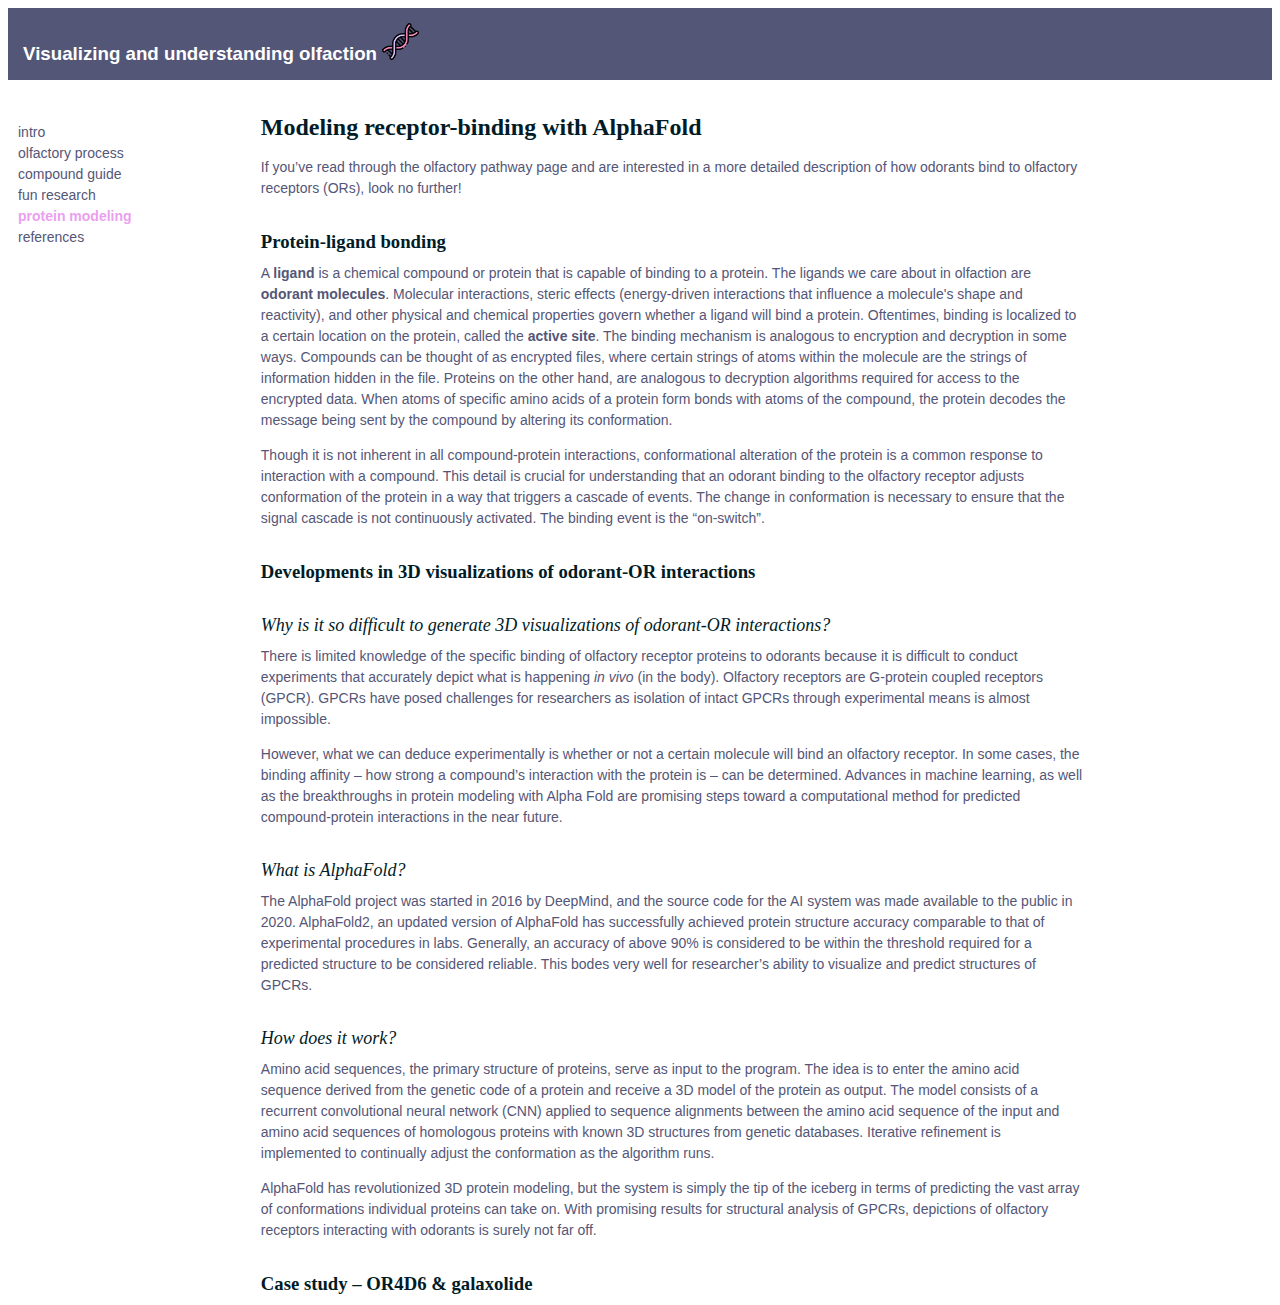
==== alphafold.html @ f427fefa "references" ====
<!DOCTYPE html>
<!--[if lt IE 7]>      <html class="no-js lt-ie9 lt-ie8 lt-ie7"> <![endif]-->
<!--[if IE 7]>         <html class="no-js lt-ie9 lt-ie8"> <![endif]-->
<!--[if IE 8]>         <html class="no-js lt-ie9"> <![endif]-->
<!--[if gt IE 8]>      <html class="no-js"> <!--<![endif]-->
<html>
    <head>
        <meta charset="utf-8">
        <meta http-equiv="X-UA-Compatible" content="IE=edge">
        <title>Overview of Olfaction for Computational Biology</title>
        <link rel="icon" href="/images/dna.png" type="image/png">
        <meta name="description" content="">
        <meta name="viewport" content="width=device-width, initial-scale=1">
        <link rel="stylesheet" href="css/styles.css">
    </head>


    <body>
        <h3 id='nav-header'>Visualizing and understanding olfaction <img src='/images/dna.png' width='3%' ></h3>
        
        <div class="row">
            <div class="column left">
                <div id='nav-col'>
                    <ul id="nav-vert"> 
                        <li><a href="index.html">intro</a></li>
                        <li><a href="olfaction.html">olfactory process</a></li>
                        <li><a href="compound.html">compound guide</a></li>
                        <li><a href="research.html">fun research</a></li>
                        <li><a class="active" href="alphafold.html">protein modeling</a></li>
                        <li><a href="references.html">references</a></li>
                    </ul>
                </div>
            </div>
            <div class="column middle">
                <h2>Modeling receptor-binding with AlphaFold</h2>

                <p>
                    If you’ve read through the olfactory pathway page and are interested
                    in a more detailed description of how odorants bind to olfactory receptors (ORs),
                    look no further!
                </p>

                <div>
                    <h3>Protein-ligand bonding</h3>
        
                    <p>
                        A <b>ligand</b> is a chemical compound or protein that is capable of binding to a protein. The ligands we care about in
                        olfaction are <b>odorant molecules</b>. Molecular interactions, steric effects (energy-driven interactions that
                        influence a molecule's shape and reactivity), and other physical and chemical properties govern whether a ligand
                        will bind a protein. Oftentimes, binding is localized to a certain location on the protein, called the <b>active site</b>. 
                        The binding mechanism is analogous to encryption and decryption in some ways. Compounds can be thought of as encrypted files, 
                        where certain strings of atoms within the molecule are the strings of information hidden in the file. Proteins on the other 
                        hand, are analogous to decryption algorithms required for access to the encrypted data. When atoms of specific amino acids 
                        of a protein form bonds with atoms of the compound, the protein decodes the message being sent by the compound by altering its conformation.
                    </p>

                    <p>
                        Though it is not inherent in all compound-protein interactions, conformational alteration of the protein is a common
                        response to interaction with a compound. This detail is crucial for understanding that an odorant binding to the
                        olfactory receptor adjusts conformation of the protein in a way that triggers a cascade of events. The change in
                        conformation is necessary to ensure that the signal cascade is not continuously activated. The binding event is the
                        “on-switch”.
                    </p>

                    <h3>Developments in 3D visualizations of odorant-OR interactions</h3>

                    <h4 class='first'>Why is it so difficult to generate 3D visualizations of odorant-OR interactions?</h4>
                    
                    <p>
                        There is limited knowledge of the specific binding of olfactory receptor proteins to odorants because it is difficult to
                        conduct experiments that accurately depict what is happening <em>in vivo</em> (in the body). Olfactory receptors are G-protein
                        coupled receptors (GPCR). GPCRs have posed challenges for researchers as isolation of intact GPCRs through experimental
                        means is almost impossible.
                    </p>

                    <p>
                        However, what we can deduce experimentally is whether or not a certain molecule will bind an olfactory receptor. In some
                        cases, the binding affinity – how strong a compound’s interaction with the protein is – can be determined. Advances in
                        machine learning, as well as the breakthroughs in protein modeling with Alpha Fold are promising steps toward
                        a computational method for predicted compound-protein interactions in the near future.
                    </p>

                    <h4>What is AlphaFold?</h4>
                    <p>
                        The AlphaFold project was started in 2016 by DeepMind, and the source code for the AI system was made available to the
                        public in 2020. AlphaFold2, an updated version of AlphaFold has successfully achieved protein structure
                        accuracy comparable to that of experimental procedures in labs. Generally, an accuracy of above 90% is considered to be
                        within the threshold required for a predicted structure to be considered reliable. This bodes very well for researcher’s
                        ability to visualize and predict structures of GPCRs.
                    </p>

                    <h4>How does it work?</h4>
                    <p>
                        Amino acid sequences, the primary structure of proteins, serve as input to the program. The idea is to enter the amino
                        acid sequence derived from the genetic code of a protein and receive a 3D model of the protein as output. The model
                        consists of a recurrent convolutional neural network (CNN) applied to sequence alignments between the amino acid
                        sequence of the input and amino acid sequences of homologous proteins with known 3D structures from genetic databases.
                        Iterative refinement is implemented to continually adjust the conformation as the algorithm runs.
                    </p>

                    <p>
                        AlphaFold has revolutionized 3D protein modeling, but the system is simply the tip of the iceberg in terms of predicting
                        the vast array of conformations individual proteins can take on. With promising results for structural analysis of
                        GPCRs, depictions of olfactory receptors interacting with odorants is surely not far off.
                    </p>

                    <h3>Case study – OR4D6 & galaxolide</h3>
                </div>
            </div>
            <div class="column right"></div>
        </div>

    </body>
</html>
---- css/styles.css ----
body { 
    font-family:Arial, Helvetica, sans-serif;
    color: #011C27;
}

#nav-header {
    font-family:Arial, Helvetica, sans-serif;
    background-color: #545677;
    color: white;
    padding: 15px;
    margin-top: 0px;
}

h2 {
    margin: 24px 8px 16px 0px;
    font-family: "Garamond";
}

h3 {
    font-family: "Garamond";
    margin-bottom: 10px;
    margin-top: 32px;
}

h4 {
    font-family: "Garamond";
    margin-bottom: 10px;
    margin-top: 32px;
    font-size: 18px;
    font-style: italic;
    font-weight: lighter
}

.column {
    float: left;
}
  
.left {
    width: 20%;
}

.right {
    width: 15%;
}
  
.middle {
    width: 65%;
}

#nav-vert {
    list-style-type: none;
    padding: 0;
    margin: 34px 0 0 10px;
    font-size: 14px;
}

#intro-nav {
    list-style-type: none;
    padding: 0;
    font-size: 14px;
    color:#545677;
    margin-left: 24px;
    margin-bottom: 24px;
}

#nav-vert li:not(:last-child) { 
   margin-bottom: 5px;  
}

a:link {
    color:#545677;
    text-decoration: none;
}

a:visited {
    color: #545677;
    text-decoration: none;
}

a.active {
    color: #EB9FEF;
    font-weight: 700;
}

p {
    font-family:Arial, Helvetica, sans-serif;
    color: #545677;
    font-size: 14px;
    margin-top: 0;
    line-height: 1.5;
}

ol {
    font-family:Arial, Helvetica, sans-serif;
    color: #545677;
    font-size: 14px;
    padding-top: 8px;
}

li.content:not(:last-child) { 
    margin-bottom: 8px;  
 }
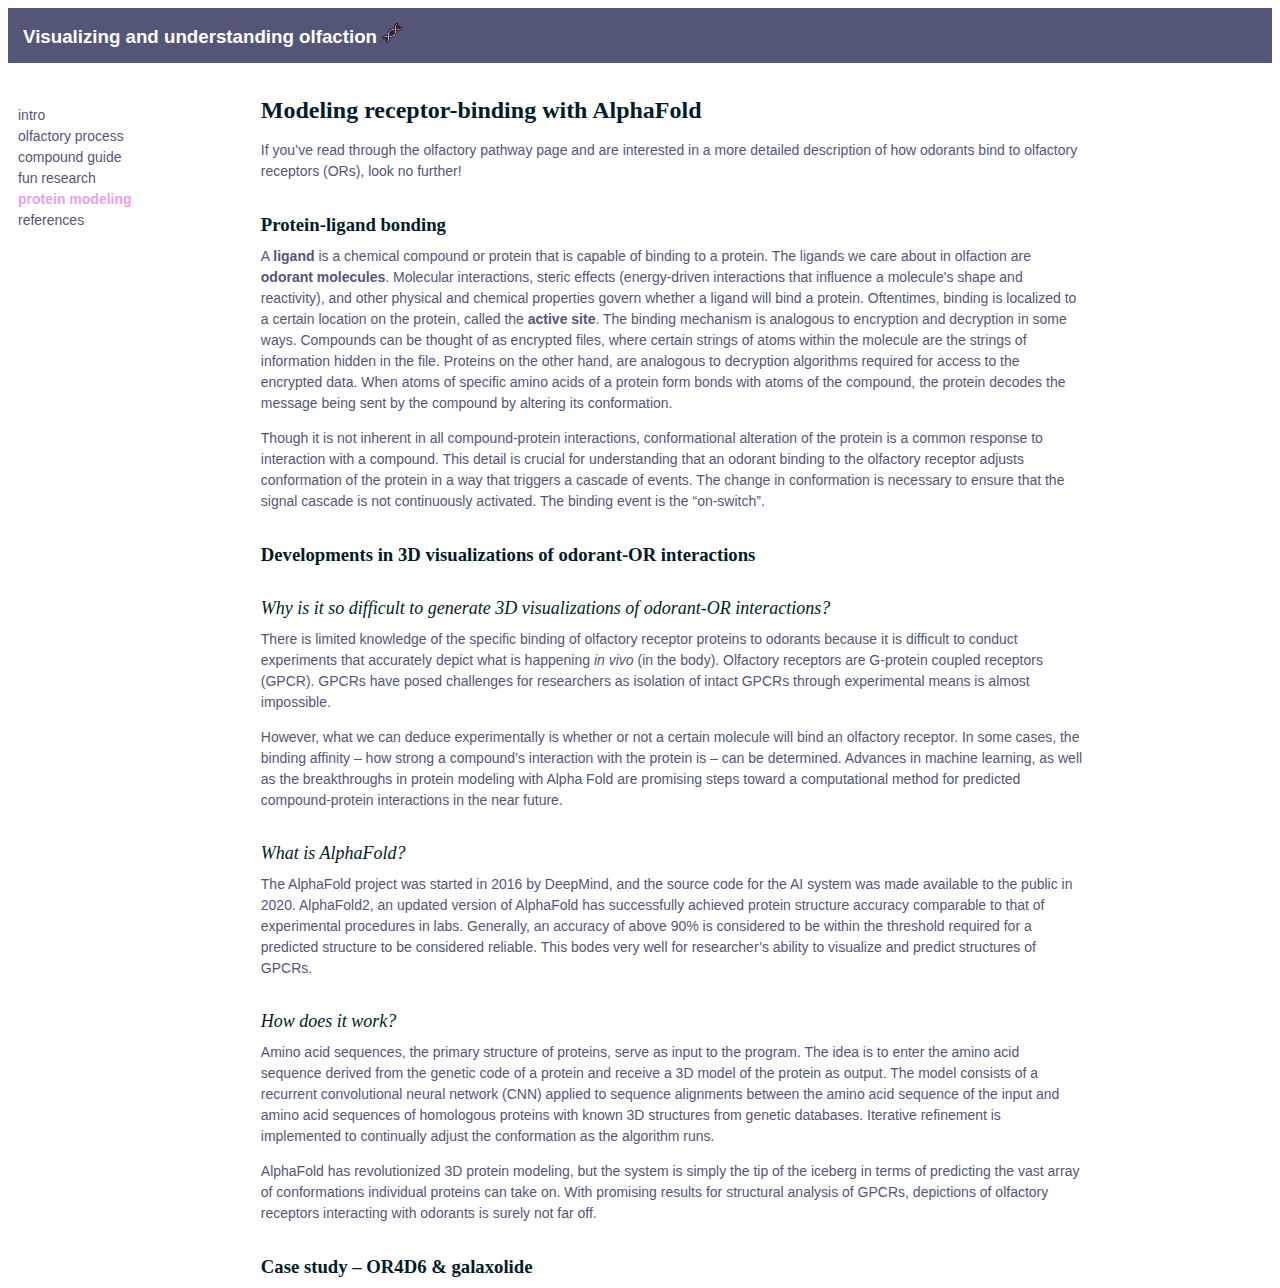
==== commit e6f9a038: "icon fix" ====
--- a/alphafold.html
+++ b/alphafold.html
@@ -16,7 +16,7 @@
 
 
     <body>
-        <h3 id='nav-header'>Visualizing and understanding olfaction <img src='/images/dna.png' width='3%' ></h3>
+        <h3 id='nav-header'>Visualizing and understanding olfaction <img src='/images/dna.png' height='20px'></h3>
         
         <div class="row">
             <div class="column left">
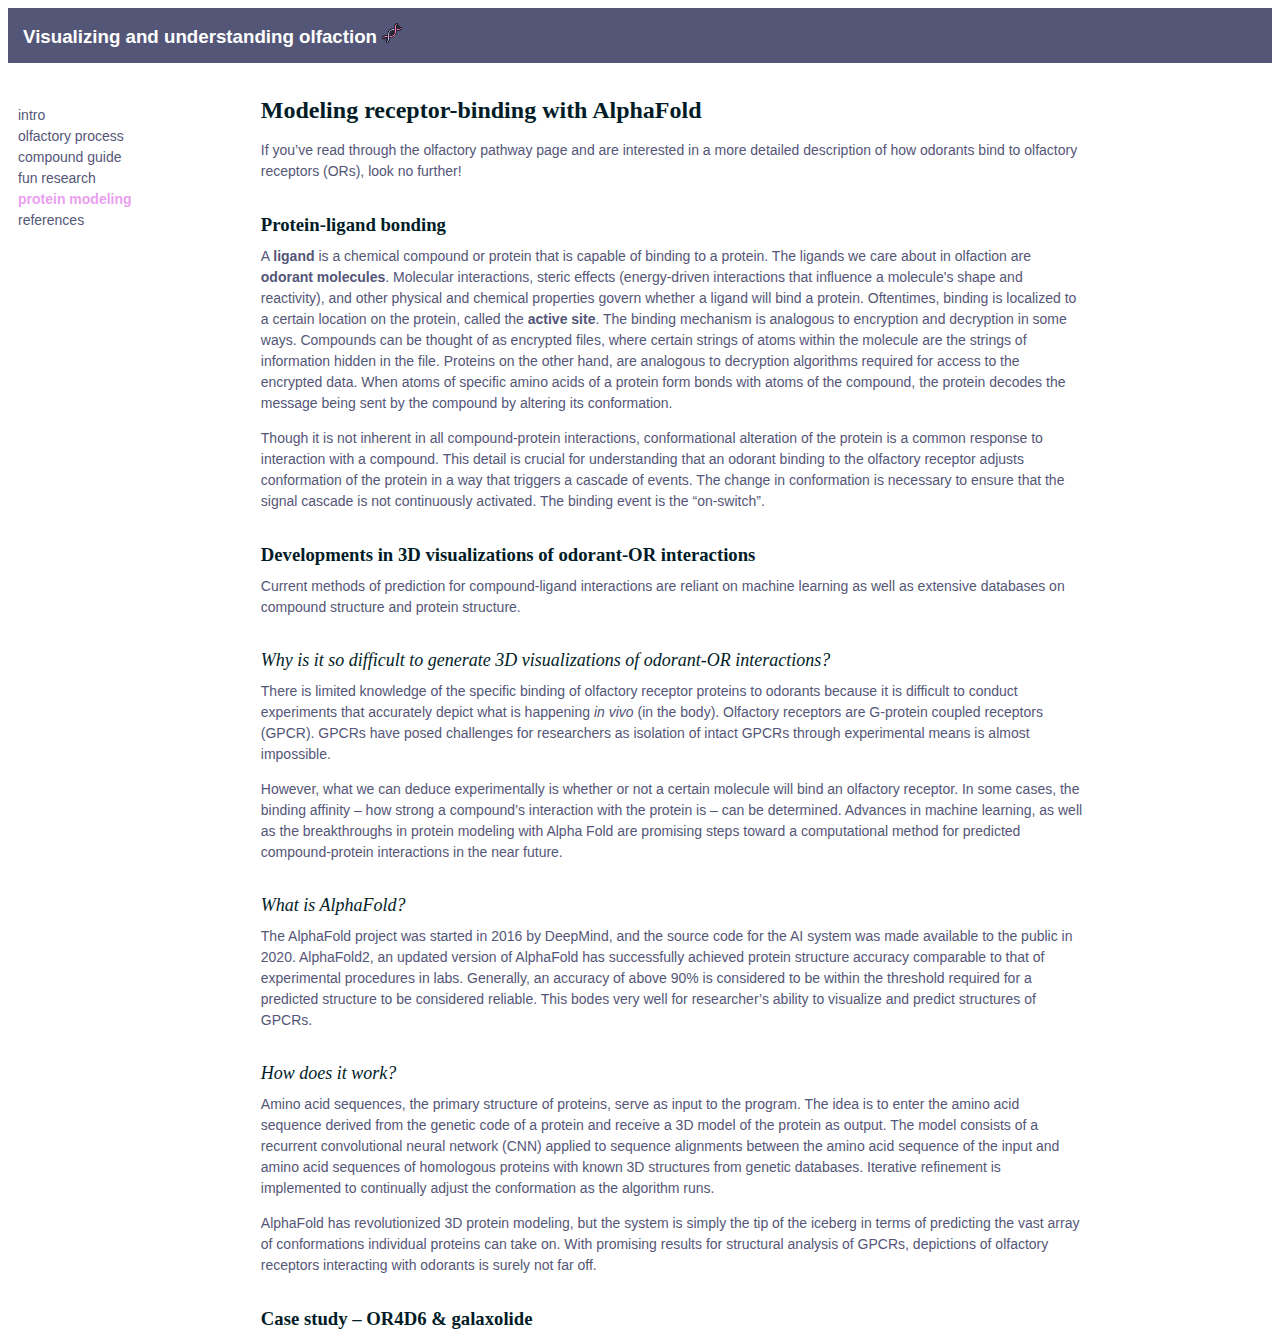
==== commit c72dcf20: "spacing" ====
--- a/alphafold.html
+++ b/alphafold.html
@@ -64,6 +64,11 @@
 
                     <h3>Developments in 3D visualizations of odorant-OR interactions</h3>
 
+                    <p>
+                        Current methods of prediction for compound-ligand interactions are reliant on machine learning as well as extensive
+                        databases on compound structure and protein structure.
+                    </p>
+
                     <h4 class='first'>Why is it so difficult to generate 3D visualizations of odorant-OR interactions?</h4>
                     
                     <p>
--- a/css/styles.css
+++ b/css/styles.css
@@ -100,3 +100,7 @@
 li.content:not(:last-child) { 
     margin-bottom: 8px;  
  }
+
+.last {
+    margin-bottom: 100px;
+}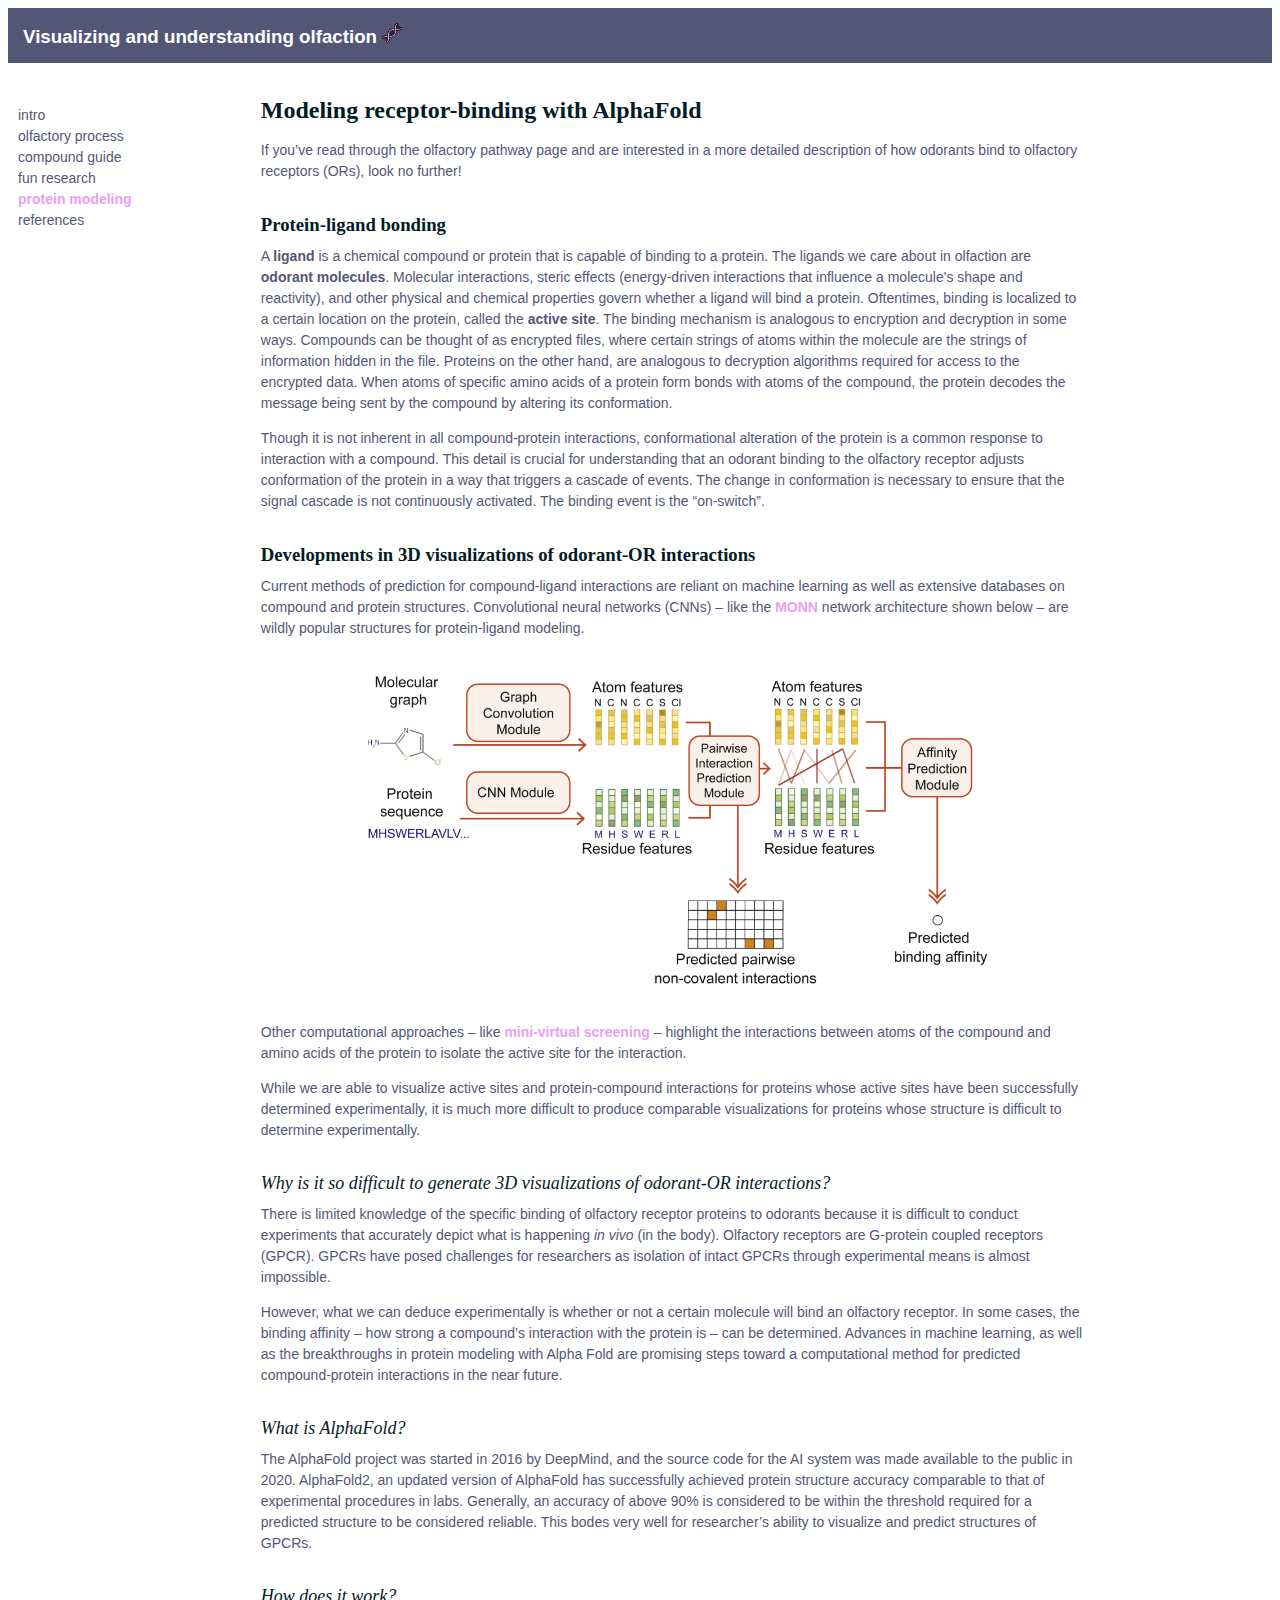
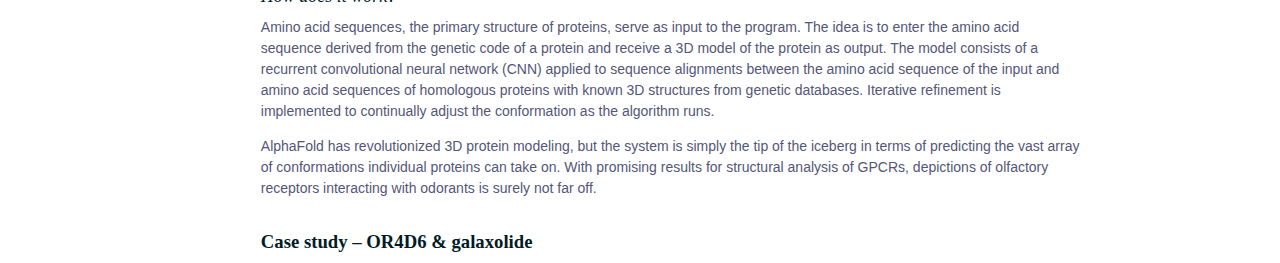
==== commit f212540c: "protein-ligand models" ====
--- a/alphafold.html
+++ b/alphafold.html
@@ -66,8 +66,23 @@
 
                     <p>
                         Current methods of prediction for compound-ligand interactions are reliant on machine learning as well as extensive
-                        databases on compound structure and protein structure.
+                        databases on compound and protein structures. Convolutional neural networks (CNNs) – like the <a class='active' href='https://www.sciencedirect.com/science/article/pii/S2405471220300818#fig1'>MONN</a> network
+                        architecture shown below – are wildly popular structures for protein-ligand modeling. 
                     </p>
+
+                    <p class='image'><img src='/images/monn-arch.png' width='80%'></p>
+
+                    <p>
+                        Other computational approaches – like <a class='active' href='https://journals.plos.org/plosone/article?id=10.1371/journal.pone.0131077'>mini-virtual screening</a> – highlight the interactions between atoms of the compound and amino acids of the protein
+                        to isolate the active site for the interaction.
+                    </p>
+
+                    <p>
+                        While we are able to visualize active sites and protein-compound interactions for proteins whose active sites have been
+                        successfully determined experimentally, it is much more difficult to produce comparable visualizations for proteins
+                        whose structure is difficult to determine experimentally.
+                    </p>
+
 
                     <h4 class='first'>Why is it so difficult to generate 3D visualizations of odorant-OR interactions?</h4>
                     
--- a/css/styles.css
+++ b/css/styles.css
@@ -103,4 +103,9 @@
 
 .last {
     margin-bottom: 100px;
+}
+
+.image {
+    text-align: center;
+    padding-top: 20px;
 }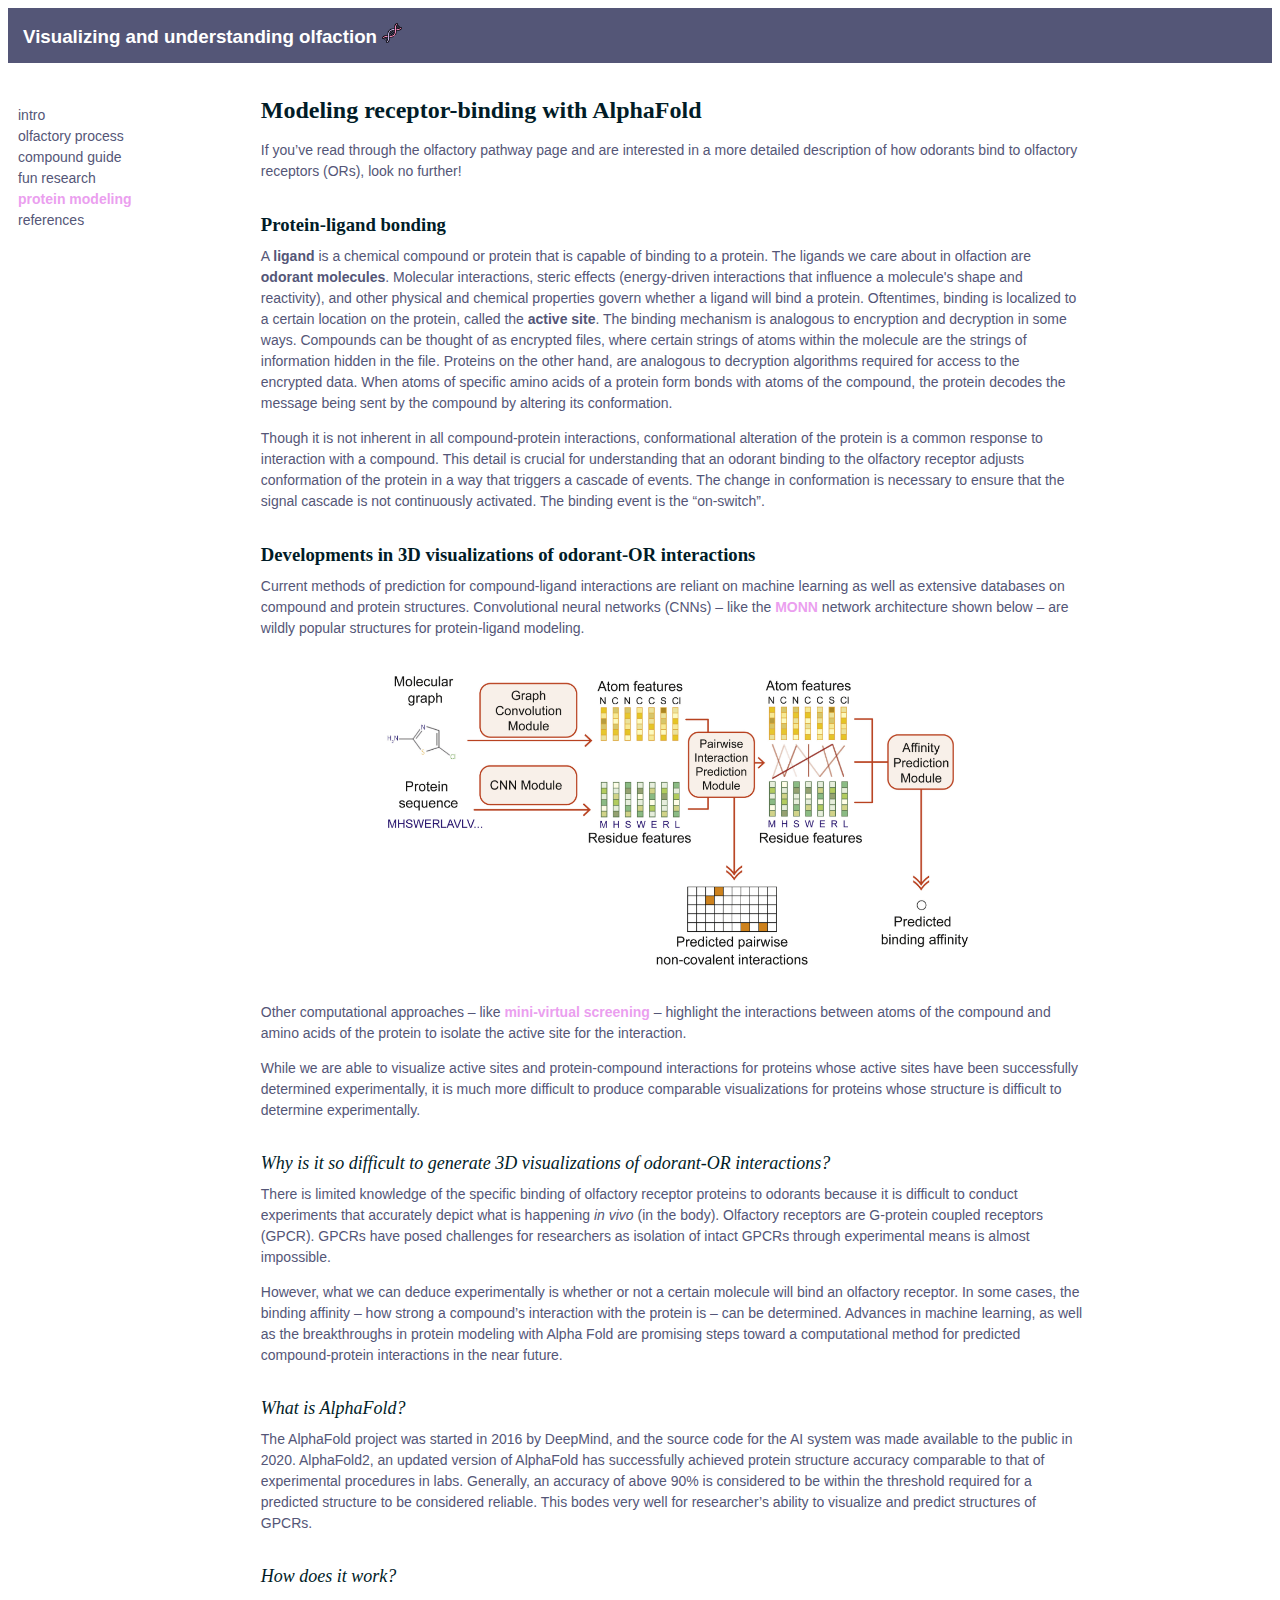
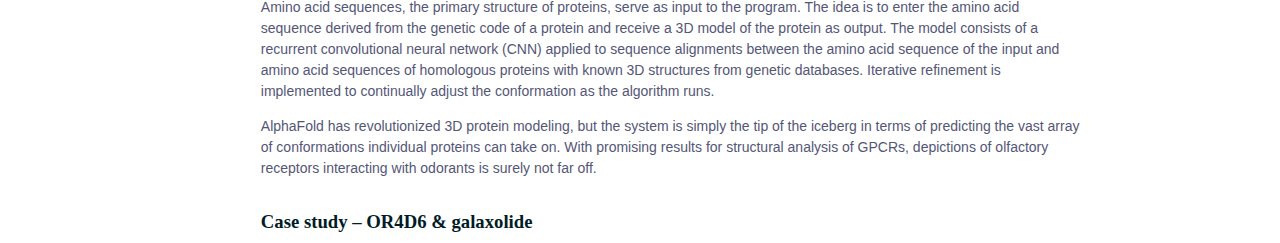
==== commit 9db3957c: "image align" ====
--- a/alphafold.html
+++ b/alphafold.html
@@ -70,7 +70,7 @@
                         architecture shown below – are wildly popular structures for protein-ligand modeling. 
                     </p>
 
-                    <p class='image'><img src='/images/monn-arch.png' width='80%'></p>
+                    <p class='image'><img src='/images/monn-arch.png' width='75%'></p>
 
                     <p>
                         Other computational approaches – like <a class='active' href='https://journals.plos.org/plosone/article?id=10.1371/journal.pone.0131077'>mini-virtual screening</a> – highlight the interactions between atoms of the compound and amino acids of the protein
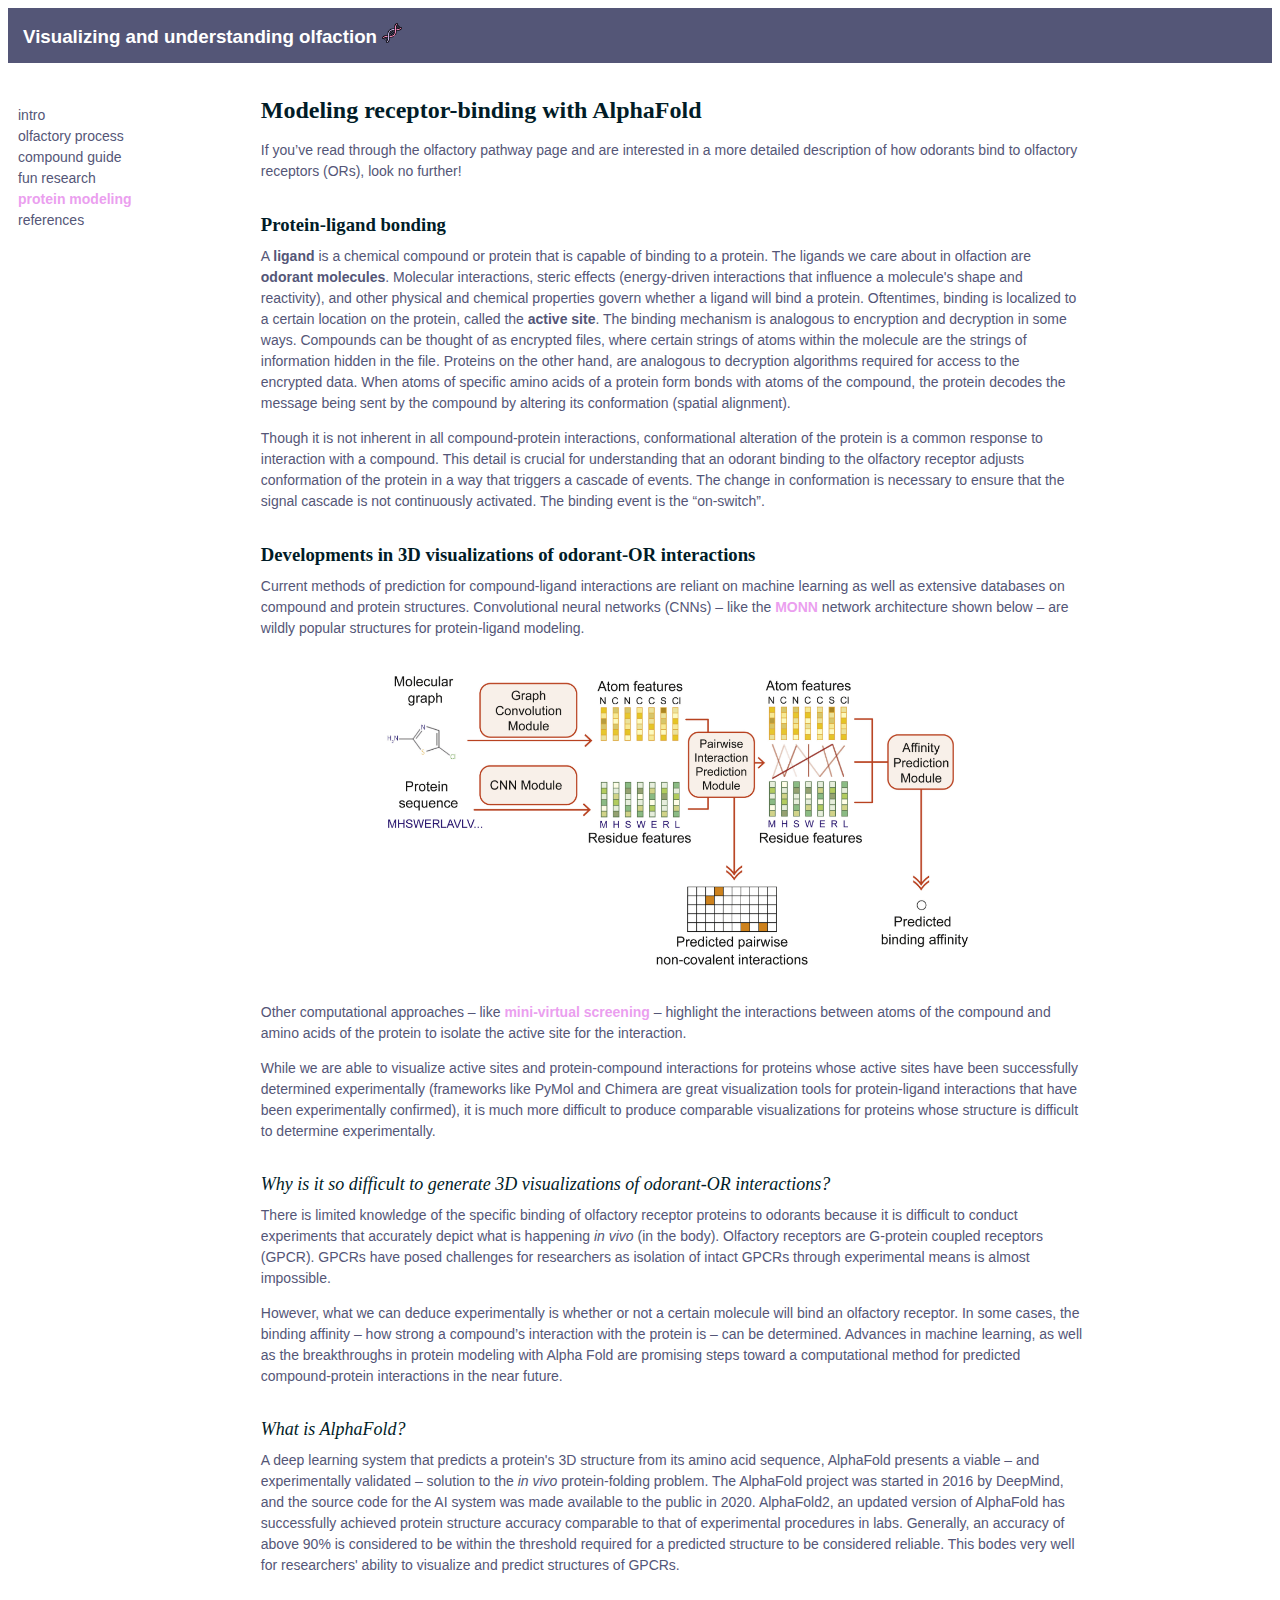
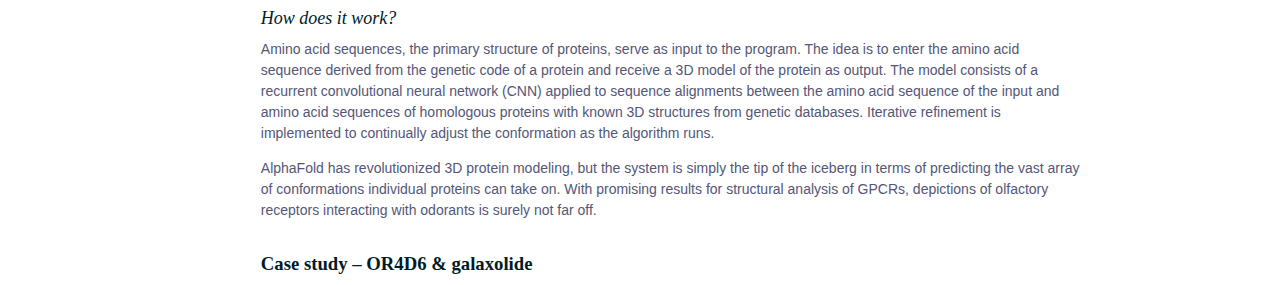
==== commit 3fca4412: "alphafold" ====
--- a/alphafold.html
+++ b/alphafold.html
@@ -51,7 +51,8 @@
                         The binding mechanism is analogous to encryption and decryption in some ways. Compounds can be thought of as encrypted files, 
                         where certain strings of atoms within the molecule are the strings of information hidden in the file. Proteins on the other 
                         hand, are analogous to decryption algorithms required for access to the encrypted data. When atoms of specific amino acids 
-                        of a protein form bonds with atoms of the compound, the protein decodes the message being sent by the compound by altering its conformation.
+                        of a protein form bonds with atoms of the compound, the protein decodes the message being sent by the compound by altering its 
+                        conformation (spatial alignment).
                     </p>
 
                     <p>
@@ -79,8 +80,9 @@
 
                     <p>
                         While we are able to visualize active sites and protein-compound interactions for proteins whose active sites have been
-                        successfully determined experimentally, it is much more difficult to produce comparable visualizations for proteins
-                        whose structure is difficult to determine experimentally.
+                        successfully determined experimentally (frameworks like PyMol and Chimera are great visualization tools for protein-ligand 
+                        interactions that have been experimentally confirmed), it is much more difficult to produce comparable visualizations for 
+                        proteins whose structure is difficult to determine experimentally.
                     </p>
 
 
@@ -102,11 +104,12 @@
 
                     <h4>What is AlphaFold?</h4>
                     <p>
-                        The AlphaFold project was started in 2016 by DeepMind, and the source code for the AI system was made available to the
-                        public in 2020. AlphaFold2, an updated version of AlphaFold has successfully achieved protein structure
-                        accuracy comparable to that of experimental procedures in labs. Generally, an accuracy of above 90% is considered to be
-                        within the threshold required for a predicted structure to be considered reliable. This bodes very well for researcher’s
-                        ability to visualize and predict structures of GPCRs.
+                        A deep learning system that predicts a protein's 3D structure from its amino acid sequence, AlphaFold presents a viable – 
+                        and experimentally validated – solution to the <em>in vivo</em> protein-folding problem. The AlphaFold project was started in 2016 by DeepMind, 
+                        and the source code for the AI system was made available to the public in 2020. AlphaFold2, an updated version of AlphaFold has 
+                        successfully achieved protein structure accuracy comparable to that of experimental procedures in labs. Generally, an accuracy 
+                        of above 90% is considered to be within the threshold required for a predicted structure to be considered reliable. This bodes 
+                        very well for researchers' ability to visualize and predict structures of GPCRs.
                     </p>
 
                     <h4>How does it work?</h4>
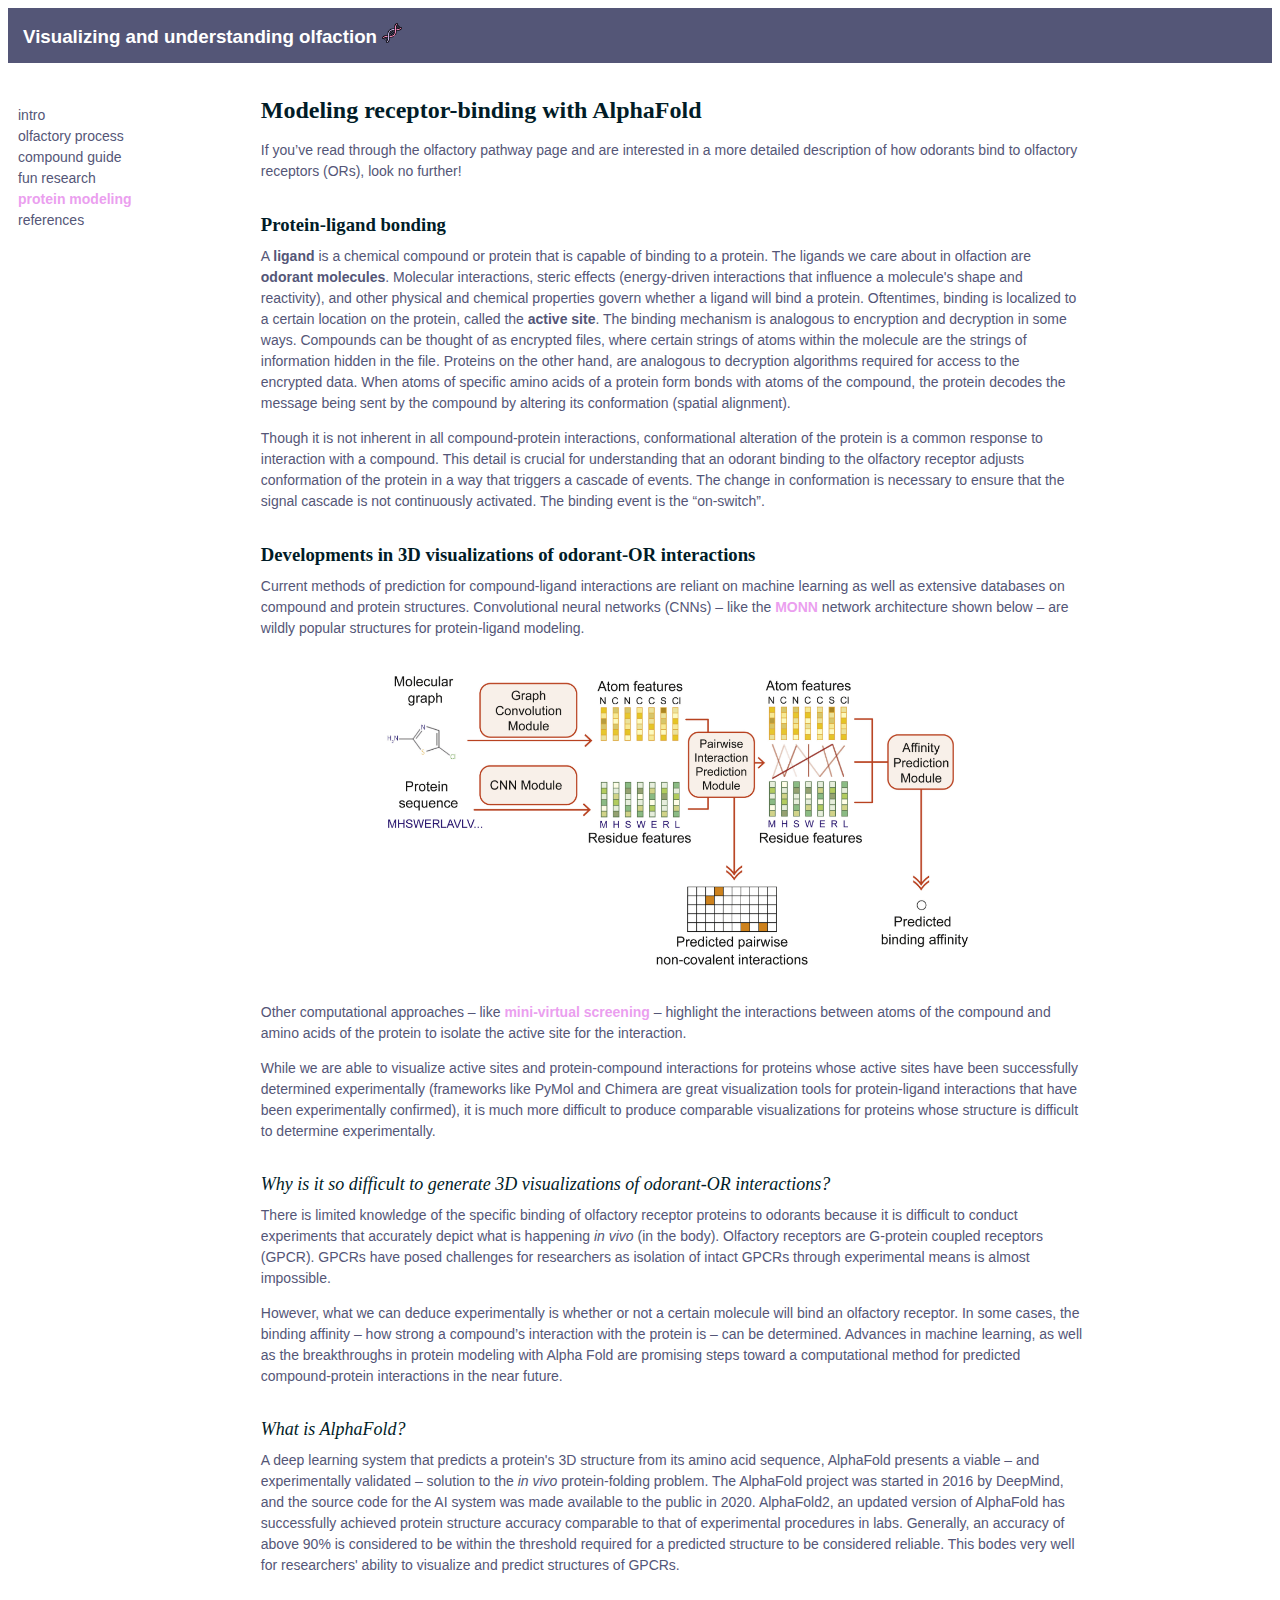
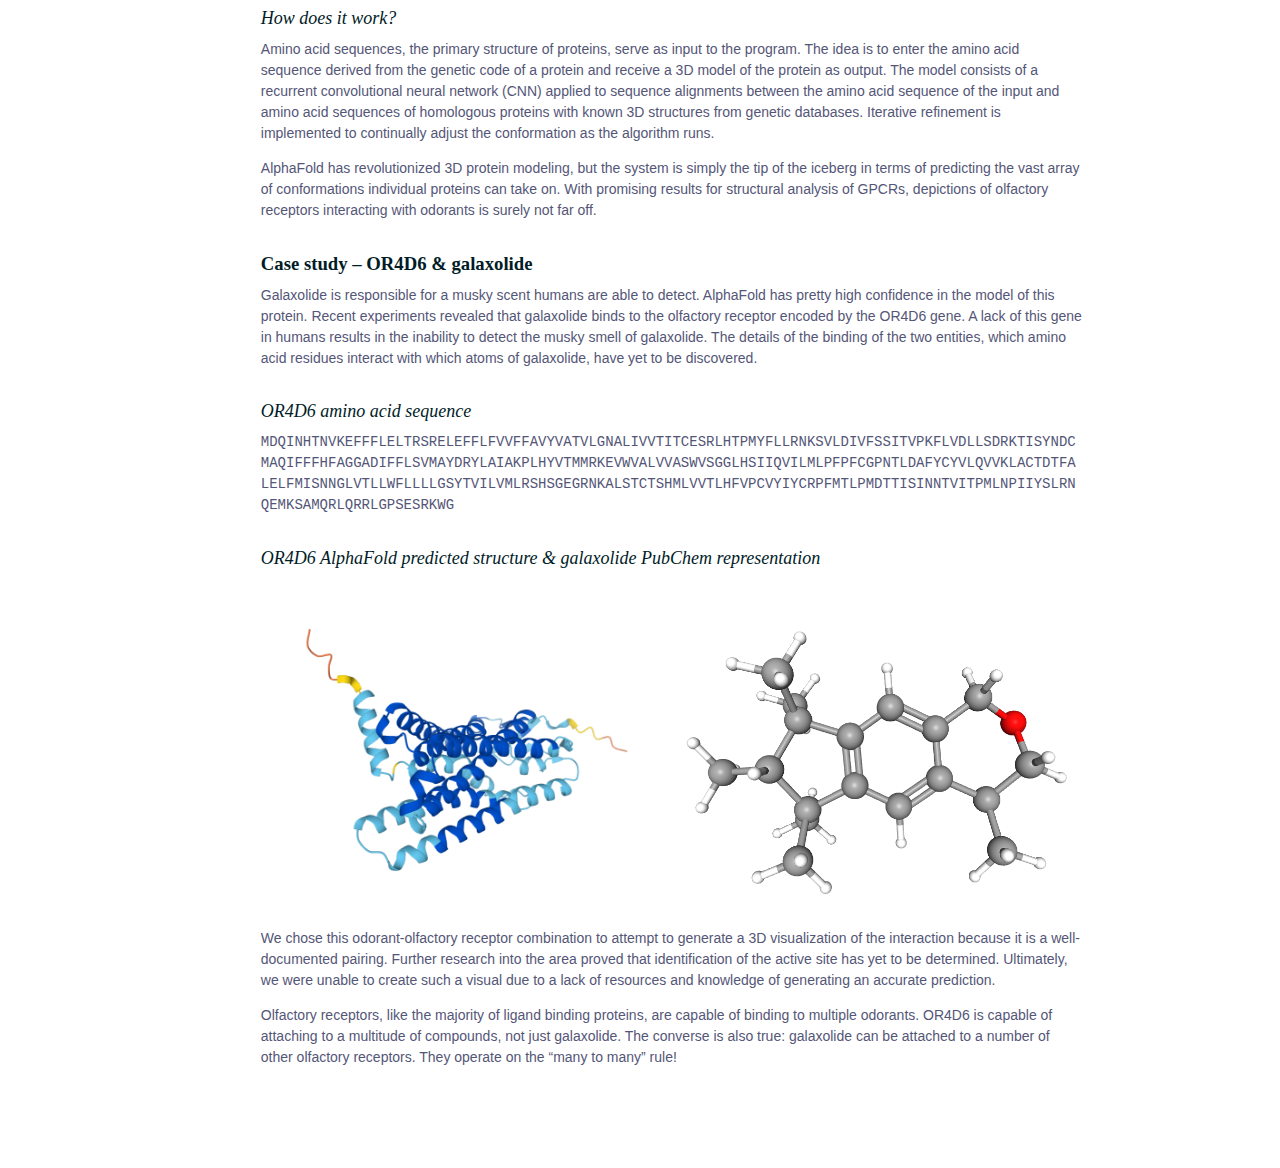
==== commit f69c0f83: "case study" ====
--- a/alphafold.html
+++ b/alphafold.html
@@ -128,6 +128,36 @@
                     </p>
 
                     <h3>Case study – OR4D6 & galaxolide</h3>
+
+                    <p>
+                        Galaxolide is responsible for a musky scent humans are able to detect. AlphaFold has pretty high confidence in the model
+                        of this protein. Recent experiments revealed that galaxolide binds to the olfactory receptor encoded by the OR4D6 gene.
+                        A lack of this gene in humans results in the inability to detect the musky smell of galaxolide. The details of the
+                        binding of the two entities, which amino acid residues interact with which atoms of galaxolide, have yet to be
+                        discovered.
+                    </p>
+
+                    <h4>OR4D6 amino acid sequence</h4>
+                    <p style="font-family: 'Courier New', Courier, monospace; overflow-wrap: break-word;">
+                        [base64]
+                    </p>
+
+                    <h4>OR4D6 AlphaFold predicted structure & galaxolide PubChem representation</h4>
+                    <p class='image'><img src='images/or-af.png' width='50%'><img src='images/galaxolide.png' width='50%'</p>
+
+                    <p>
+                        We chose this odorant-olfactory receptor combination to attempt to generate a 3D visualization of the interaction
+                        because it is a well-documented pairing. Further research into the area proved that identification of the active site
+                        has yet to be determined. Ultimately, we were unable to create such a visual due to a lack of resources and knowledge of
+                        generating an accurate prediction.
+                    </p>
+
+                    <p class='last'>
+                        Olfactory receptors, like the majority of ligand binding proteins, are capable of binding to multiple odorants. OR4D6 is
+                        capable of attaching to a multitude of compounds, not just galaxolide. The converse is also true: galaxolide can be
+                        attached to a number of other olfactory receptors. They operate on the “many to many” rule!
+                    </p>
+
                 </div>
             </div>
             <div class="column right"></div>
--- a/css/styles.css
+++ b/css/styles.css
@@ -63,6 +63,16 @@
     margin-bottom: 24px;
 }
 
+.f-groups {
+    list-style-type: none;
+    font-size: 14px;
+    color:#545677;
+    padding: 0;
+    margin-left: 24px;
+    margin-bottom: 24px;
+    line-height: 20px;
+}
+
 #nav-vert li:not(:last-child) { 
    margin-bottom: 5px;  
 }
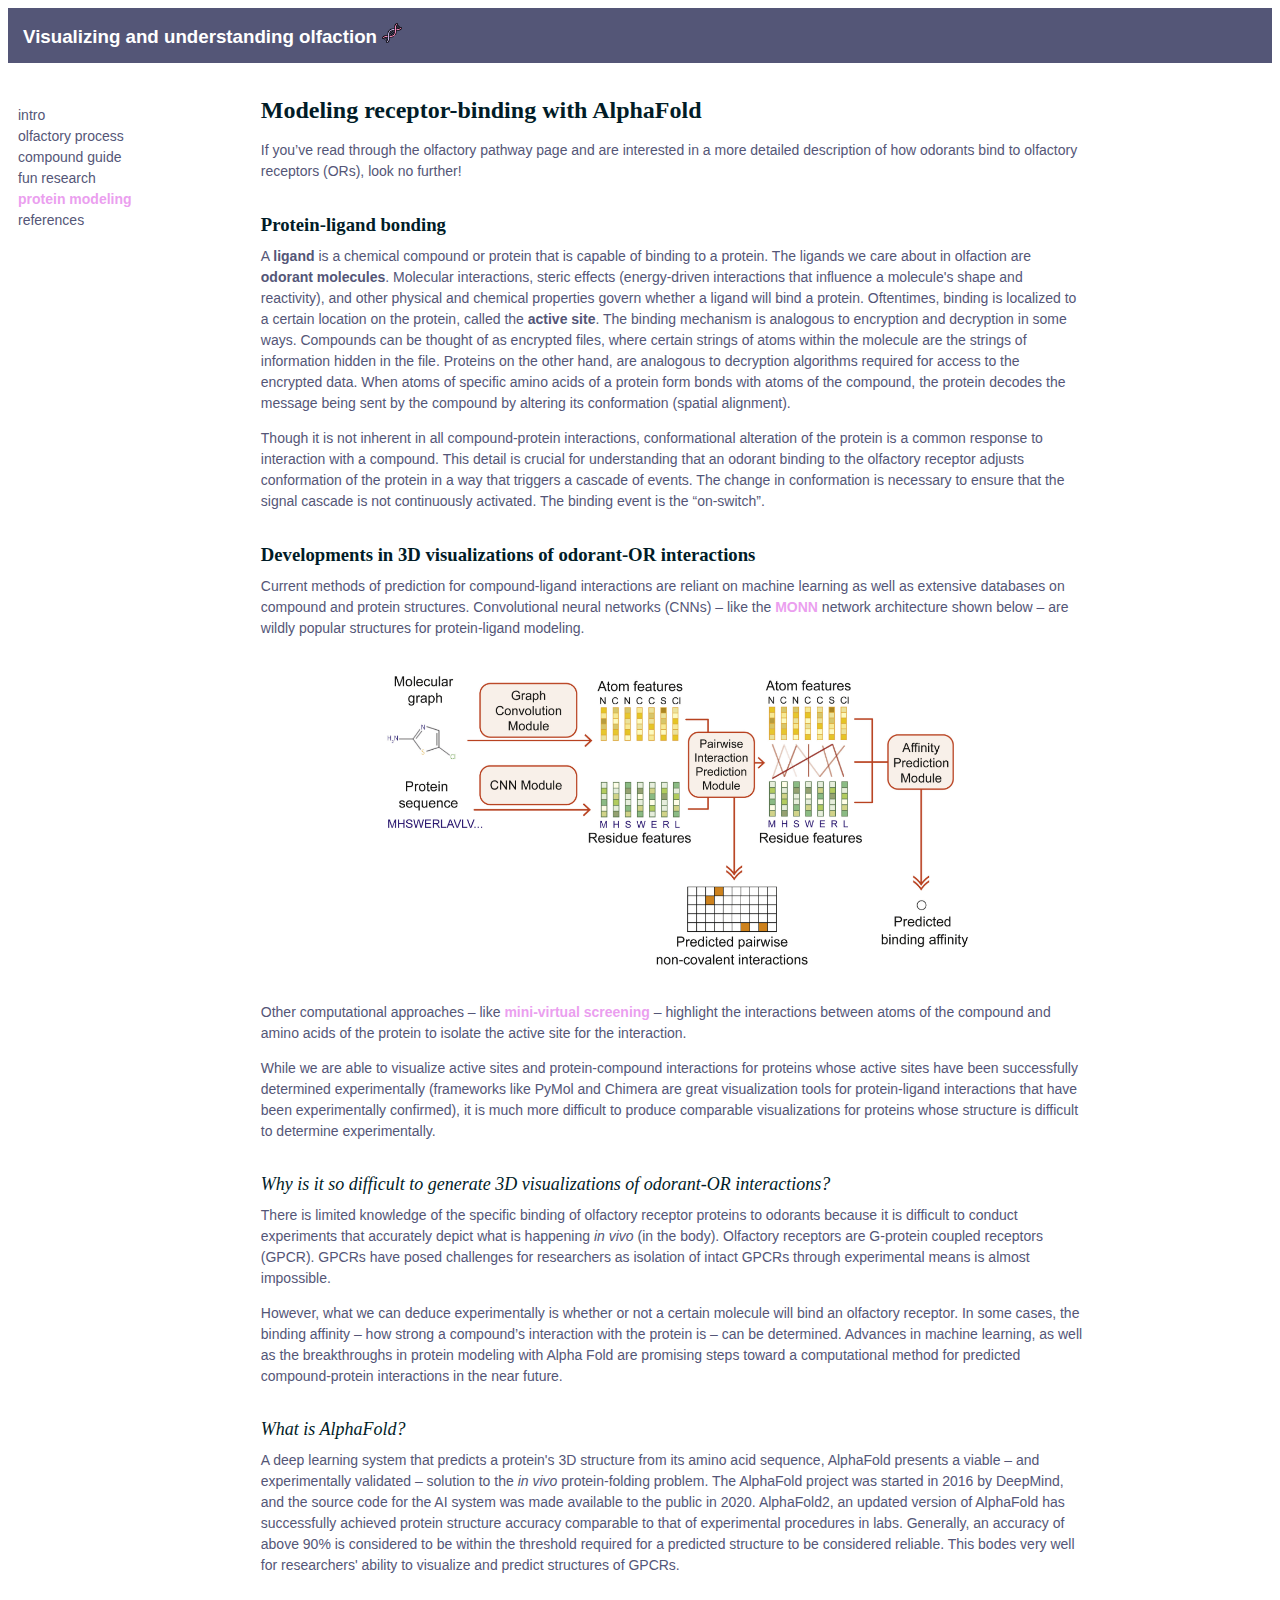
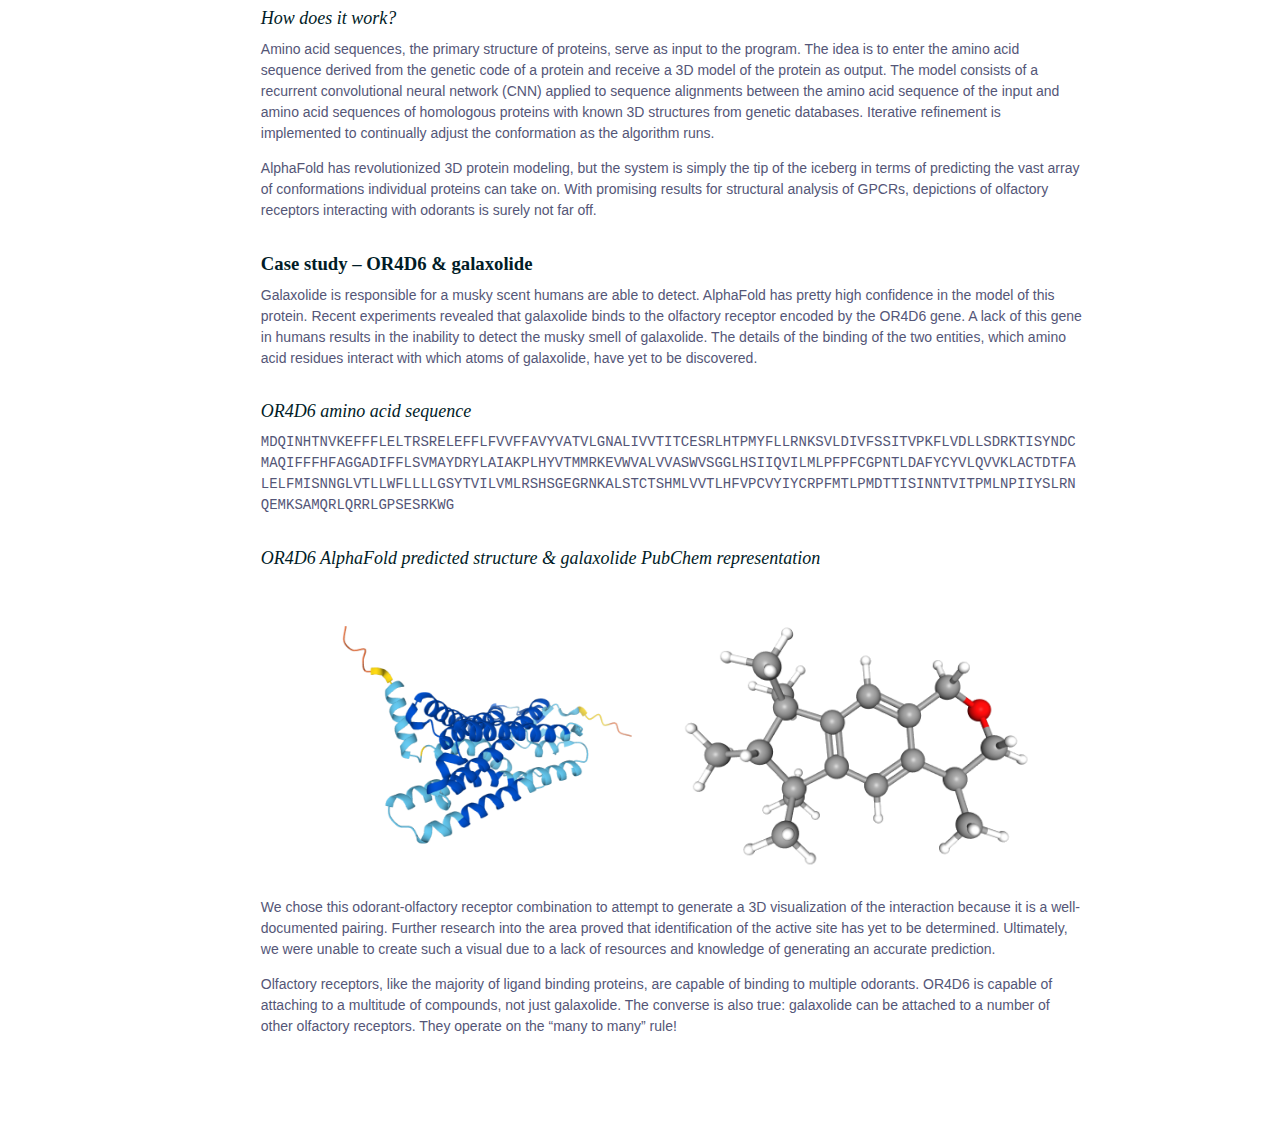
==== commit 4516dbf3: "case study" ====
--- a/alphafold.html
+++ b/alphafold.html
@@ -143,7 +143,7 @@
                     </p>
 
                     <h4>OR4D6 AlphaFold predicted structure & galaxolide PubChem representation</h4>
-                    <p class='image'><img src='images/or-af.png' width='50%'><img src='images/galaxolide.png' width='50%'</p>
+                    <p class='image'><img src='images/or-af.png' width='45%'><img src='images/galaxolide.png' width='45%'</p>
 
                     <p>
                         We chose this odorant-olfactory receptor combination to attempt to generate a 3D visualization of the interaction
